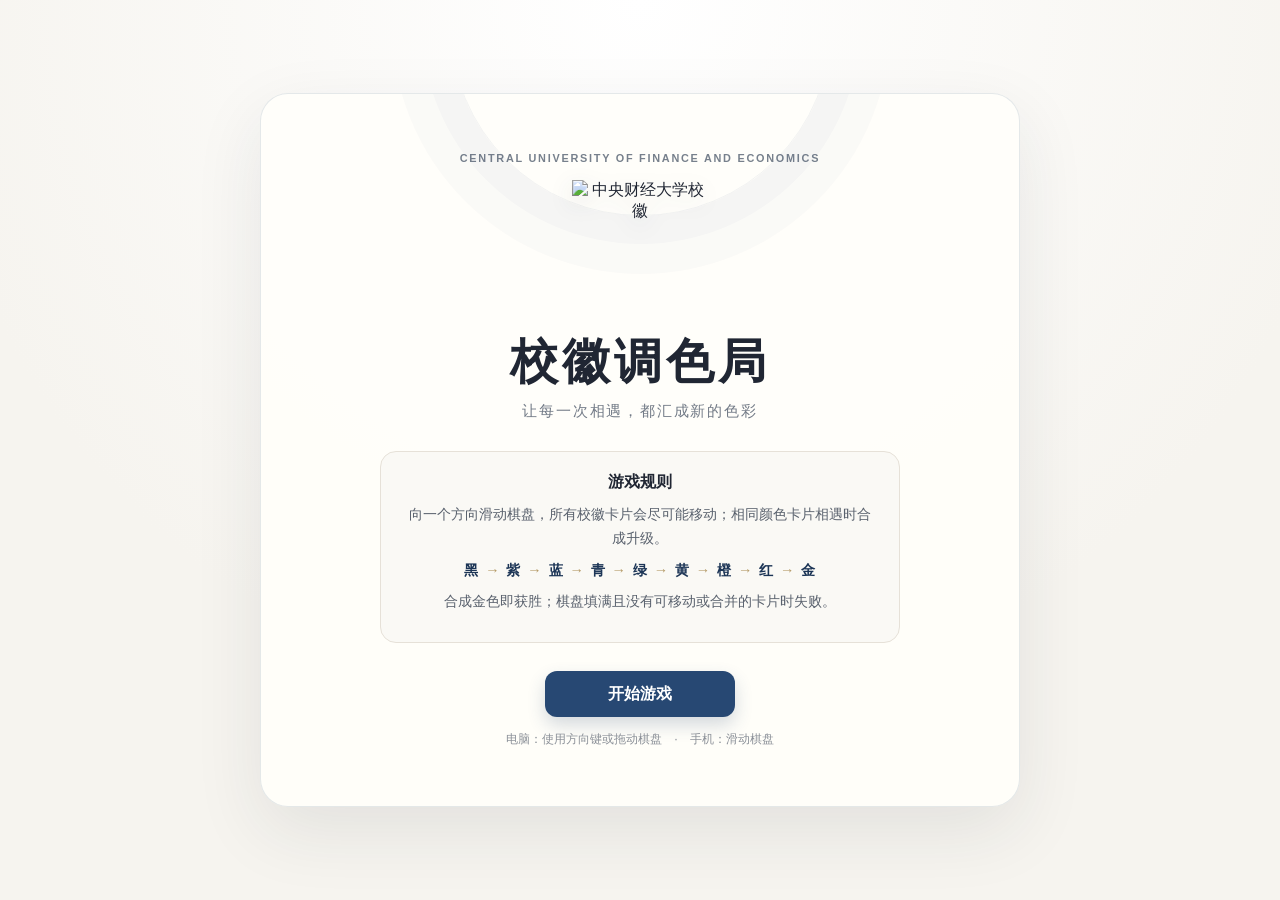
==== index.html @ 5440ba14 "config,game,main,render,assets" ====
<!doctype html>
<html lang="zh-CN">
<head>
  <meta charset="utf-8">
  <meta name="viewport" content="width=device-width, initial-scale=1">
  <meta name="theme-color" content="#f6f4ef">
  <meta name="description" content="以中央财经大学校徽为灵感的颜色合成小游戏。">
  <title>校徽调色局 · 颜色合成游戏</title>
  <link rel="stylesheet" href="css/style.css">
</head>
<body>
  <main class="app" id="app">
    <section class="welcome-screen" id="welcome-screen" aria-labelledby="game-title">
      <div class="welcome-card">
        <p class="eyebrow">CENTRAL UNIVERSITY OF FINANCE AND ECONOMICS</p>
        <img class="welcome-emblem" src="assets/images/school-emblem/emblem-01.png" alt="中央财经大学校徽">
        <h1 id="game-title">校徽调色局</h1>
        <p class="subtitle">让每一次相遇，都汇成新的色彩</p>

        <div class="welcome-rules" aria-labelledby="rules-title">
          <h2 id="rules-title">游戏规则</h2>
          <p>向一个方向滑动棋盘，所有校徽卡片会尽可能移动；相同颜色卡片相遇时合成升级。</p>
          <p class="color-sequence" aria-label="颜色顺序">黑 <span>→</span> 紫 <span>→</span> 蓝 <span>→</span> 青 <span>→</span> 绿 <span>→</span> 黄 <span>→</span> 橙 <span>→</span> 红 <span>→</span> 金</p>
          <p>合成金色即获胜；棋盘填满且没有可移动或合并的卡片时失败。</p>
        </div>

        <button class="primary-button" id="start-button" type="button">开始游戏</button>
        <p class="controls-hint">电脑：使用方向键或拖动棋盘　·　手机：滑动棋盘</p>
      </div>
    </section>

    <section class="game-screen" id="game-screen" aria-label="游戏棋盘" hidden>
      <header class="game-header">
        <div>
          <p class="eyebrow">CUFE · COLOR MERGE</p>
          <h1>校徽调色局</h1>
        </div>
        <div class="score-panel" aria-live="polite">
          <span class="score-label">得分</span>
          <strong id="score">0</strong>
        </div>
      </header>

      <p class="game-tip">滑动棋盘，让相同颜色的校徽卡片相遇并合成</p>
      <div class="board-stage" id="board-stage">
        <div class="board-backdrop" id="board-backdrop" aria-hidden="true">
          <img class="board-backdrop-image is-visible" id="backdrop-a" alt="">
          <img class="board-backdrop-image" id="backdrop-b" alt="">
        </div>
        <div class="board" id="board" role="grid" aria-label="4乘4游戏棋盘"></div>
        <button class="background-toggle" id="background-toggle" type="button" aria-pressed="true">关闭背景</button>
      </div>

      <div class="game-actions">
        <button class="secondary-button" id="restart-button" type="button">重新开始</button>
        <button class="text-button" id="home-button" type="button">返回欢迎页</button>
      </div>
      <p class="game-color-sequence">黑 → 紫 → 蓝 → 青 → 绿 → 黄 → 橙 → 红 → 金</p>
    </section>

    <dialog class="result-dialog" id="result-dialog" aria-labelledby="result-title">
      <div class="result-content">
        <p class="eyebrow">游戏结算</p>
        <h2 id="result-title">游戏结束</h2>
        <p id="result-message">再来一局，继续调出校园新色彩。</p>
        <button class="primary-button" id="play-again-button" type="button">再玩一次</button>
        <button class="text-button" id="dialog-home-button" type="button">返回欢迎页</button>
      </div>
    </dialog>
  </main>

  <script type="module" src="js/main.js"></script>
</body>
</html>
---- css/style.css ----
:root {
  color-scheme: light;
  --ink: #202633;
  --muted: #737b87;
  --paper: #f6f4ef;
  --card: #fffefa;
  --line: #e6e1d8;
  --accent: #274873;
  --accent-dark: #1c3556;
  --board: #d9d3c9;
  font-family: "Segoe UI", "Microsoft YaHei", sans-serif;
  color: var(--ink);
  background: var(--paper);
}
* { box-sizing: border-box; }
body { margin: 0; min-width: 320px; min-height: 100vh; background: radial-gradient(circle at 50% 0%, #fff 0, var(--paper) 65%); }
button { font: inherit; }
.app { min-height: 100vh; display: grid; place-items: center; padding: 28px 18px; }
.welcome-screen { width: min(100%, 760px); }
.welcome-card { position: relative; overflow: hidden; text-align: center; padding: clamp(28px, 6vw, 58px); border: 1px solid rgba(39,72,115,.12); border-radius: 28px; background: rgba(255,254,250,.92); box-shadow: 0 24px 70px rgba(37,43,53,.09); }
.welcome-card::before { content: ""; position: absolute; width: 380px; height: 380px; border: 1px solid rgba(39,72,115,.06); border-radius: 50%; top: -260px; left: calc(50% - 190px); box-shadow: 0 0 0 28px rgba(39,72,115,.025),0 0 0 58px rgba(39,72,115,.02); }
.eyebrow { margin: 0 0 15px; color: #77808c; font-size: .68rem; font-weight: 700; letter-spacing: .16em; }
.welcome-emblem { display: block; width: 136px; height: 136px; object-fit: contain; margin: 16px auto 14px; filter: drop-shadow(0 7px 11px rgba(31,45,65,.12)); }
h1,h2,p { margin-top: 0; }
.welcome-card h1,.game-header h1 { margin-bottom: 8px; font-family: Georgia,"Microsoft YaHei",serif; letter-spacing: .08em; }
.welcome-card h1 { font-size: clamp(2rem,5vw,3rem); }
.subtitle { margin-bottom: 30px; color: var(--muted); letter-spacing: .12em; font-size: .94rem; }
.welcome-rules { max-width: 520px; margin: 0 auto 28px; padding: 20px 22px; border: 1px solid var(--line); border-radius: 16px; background: #faf9f5; }
.welcome-rules h2 { margin-bottom: 10px; font-size: 1rem; }
.welcome-rules p { margin: 8px 0; color: #59616d; line-height: 1.65; font-size: .9rem; }
.welcome-rules .color-sequence { color: var(--accent-dark); font-weight: 700; letter-spacing: .03em; }
.color-sequence span { padding: 0 2px; color: #b59b68; }
.primary-button,.secondary-button,.text-button { min-height: 46px; border: 0; border-radius: 12px; cursor: pointer; transition: transform .16s ease, background .16s ease, box-shadow .16s ease; }
.primary-button { min-width: 190px; padding: 0 28px; color: #fff; background: var(--accent); font-weight: 700; box-shadow: 0 8px 18px rgba(39,72,115,.2); }
.primary-button:hover { background: var(--accent-dark); transform: translateY(-2px); box-shadow: 0 11px 22px rgba(39,72,115,.24); }
button:focus-visible { outline: 3px solid #d5ad53; outline-offset: 3px; }
.controls-hint { margin: 14px 0 0; color: #8b9098; font-size: .78rem; }
.game-screen { width: min(100%, 570px); }
.game-screen[hidden],.welcome-screen[hidden] { display: none; }
.game-header { display: flex; align-items: center; justify-content: space-between; gap: 16px; margin-bottom: 18px; }
.game-header .eyebrow { margin-bottom: 4px; }
.game-header h1 { margin: 0; font-size: clamp(1.35rem,4vw,1.9rem); }
.score-panel { min-width: 96px; padding: 9px 16px; text-align: center; border: 1px solid var(--line); border-radius: 13px; background: var(--card); }
.score-label { display: block; color: var(--muted); font-size: .7rem; }
.score-panel strong { font-size: 1.25rem; }
.game-tip { margin: 0 0 12px; color: var(--muted); font-size: .87rem; }
.board { display: grid; grid-template-columns: repeat(4,1fr); gap: clamp(7px,2vw,12px); width: 100%; aspect-ratio: 1; padding: clamp(8px,2vw,13px); border-radius: 19px; background: var(--board); box-shadow: 0 15px 32px rgba(41,45,51,.13); touch-action: none; }
.board-cell { display: grid; place-items: center; min-width: 0; min-height: 0; border-radius: 12px; background: rgba(250,248,243,.47); }
.tile { display: grid; place-items: center; width: 100%; height: 100%; overflow: hidden; border-radius: 12px; background: #fff; box-shadow: 0 3px 8px rgba(40,45,54,.11); animation: appear .22s ease-out; }
.tile img { display: block; width: 84%; height: 84%; object-fit: contain; }
@keyframes appear { from { transform: scale(.78); opacity: .45; } to { transform: scale(1); opacity: 1; } }
.game-actions { display: flex; justify-content: center; align-items: center; gap: 12px; margin-top: 18px; }
.secondary-button { padding: 0 20px; color: #fff; background: var(--accent); font-weight: 650; }
.secondary-button:hover { background: var(--accent-dark); }
.text-button { padding: 0 14px; color: #626b78; background: transparent; }
.text-button:hover { background: rgba(39,72,115,.07); }
.game-color-sequence { margin: 16px 0 0; text-align: center; color: #7b8088; font-size: .78rem; letter-spacing: .03em; }
.result-dialog { width: min(calc(100% - 32px),420px); padding: 0; border: 1px solid var(--line); border-radius: 22px; background: var(--card); box-shadow: 0 24px 70px rgba(20,27,38,.24); text-align: center; }
.result-dialog::backdrop { background: rgba(24,32,44,.48); backdrop-filter: blur(3px); }
.result-content { padding: 34px 28px 28px; }
.result-content h2 { margin-bottom: 8px; font-size: 1.7rem; }
.result-content p:not(.eyebrow) { margin-bottom: 22px; color: var(--muted); }
.result-content .text-button { display: block; margin: 6px auto 0; }
@media (max-width: 480px) { .app { padding: 16px 12px; } .welcome-card { border-radius: 22px; } .welcome-emblem { width: 112px; height: 112px; } .welcome-rules { padding: 16px 12px; } .welcome-rules .color-sequence { font-size: .8rem; } .game-header { align-items: flex-start; } }

.tile-new { animation: appear .22s ease-out, spawn-glow .55s ease-out; }
.tile-merged { animation: merge-pop .26s ease-out; }
@keyframes merge-pop { 0% { transform: scale(.84); } 62% { transform: scale(1.08); } 100% { transform: scale(1); } }
@keyframes spawn-glow { 0% { box-shadow: 0 0 0 0 rgba(213,173,83,.6); } 100% { box-shadow: 0 3px 8px rgba(40,45,54,.11); } }
@media (prefers-reduced-motion: reduce) { *, *::before, *::after { animation-duration: .01ms !important; transition-duration: .01ms !important; } }


.board { touch-action: none; user-select: none; }
.board-cell { cursor: default; transition: background .14s ease, transform .14s ease; }
.board-cell:has(.tile) { cursor: grab; }
.board-cell.drag-source { opacity: .48; transform: scale(.94); }
.board-cell.drop-target { background: rgba(231,207,143,.82); transform: scale(1.035); }
.tile { pointer-events: none; }


.board { touch-action: none; user-select: none; cursor: grab; }
.board:active { cursor: grabbing; }
.board-cell:has(.tile) { cursor: inherit; }
.board-cell.drag-source, .board-cell.drop-target { opacity: 1; transform: none; }


.board { grid-template-rows: repeat(4, minmax(0, 1fr)); }
.board-cell { aspect-ratio: 1; min-height: 0; min-width: 0; }
.tile { min-width: 0; min-height: 0; }
.tile img { width: 100%; height: 100%; object-fit: contain; }


.board-stage { position: relative; margin-bottom: 40px; isolation: isolate; }
.board-backdrop { position: absolute; z-index: 0; inset: 0; overflow: hidden; border-radius: 19px; background: #d9d3c9; }
.board-backdrop[hidden] { display: none; }
.board-backdrop-image { position: absolute; inset: 0; width: 100%; height: 100%; object-fit: cover; opacity: 0; transition: opacity 1.4s ease-in-out; }
.board-backdrop-image.is-visible { opacity: 1; }
.board { position: relative; z-index: 1; background: rgba(217,211,201,.68); }
.board-cell { background: rgba(250,248,243,.78); }
.background-toggle { position: absolute; right: 8px; bottom: -34px; z-index: 3; min-height: 30px; padding: 4px 12px; border: 1px solid rgba(39,72,115,.18); border-radius: 999px; color: #43546b; background: rgba(255,254,250,.9); font-size: .76rem; cursor: pointer; box-shadow: 0 4px 12px rgba(35,40,47,.08); }
.background-toggle:hover { background: #fff; }
@media (prefers-reduced-motion: reduce) { .board-backdrop-image { transition-duration: .01ms; } }
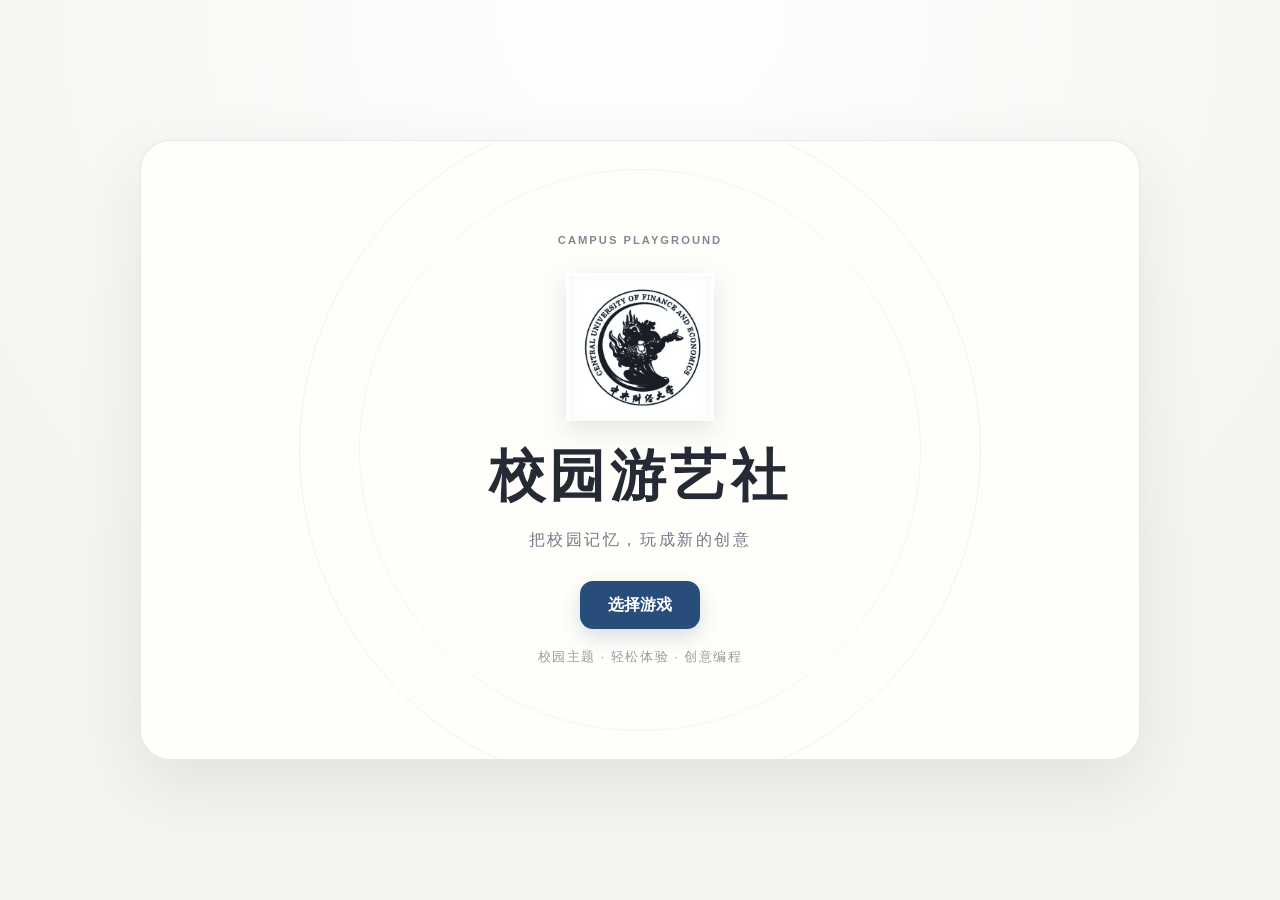
==== commit e68a4822: "增加翻牌游戏及主控界面" ====
--- a/index.html
+++ b/index.html
@@ -4,77 +4,67 @@
   <meta charset="utf-8">
   <meta name="viewport" content="width=device-width, initial-scale=1">
   <meta name="theme-color" content="#f6f4ef">
-  <meta name="description" content="以中央财经大学校徽为灵感的颜色合成小游戏。">
-  <title>校徽调色局 · 颜色合成游戏</title>
-  <link rel="stylesheet" href="css/style.css">
+  <meta name="description" content="校园主题创意小游戏合集">
+  <title>校园游艺社 · 创意小游戏合集</title>
+  <link rel="stylesheet" href="css/hub.css">
 </head>
 <body>
-  <main class="app" id="app">
-    <section class="welcome-screen" id="welcome-screen" aria-labelledby="game-title">
-      <div class="welcome-card">
-        <p class="eyebrow">CENTRAL UNIVERSITY OF FINANCE AND ECONOMICS</p>
-        <img class="welcome-emblem" src="assets/images/school-emblem/emblem-01.png" alt="中央财经大学校徽">
-        <h1 id="game-title">校徽调色局</h1>
-        <p class="subtitle">让每一次相遇，都汇成新的色彩</p>
-
-        <div class="welcome-rules" aria-labelledby="rules-title">
-          <h2 id="rules-title">游戏规则</h2>
-          <p>向一个方向滑动棋盘，所有校徽卡片会尽可能移动；相同颜色卡片相遇时合成升级。</p>
-          <p class="color-sequence" aria-label="颜色顺序">黑 <span>→</span> 紫 <span>→</span> 蓝 <span>→</span> 青 <span>→</span> 绿 <span>→</span> 黄 <span>→</span> 橙 <span>→</span> 红 <span>→</span> 金</p>
-          <p>合成金色即获胜；棋盘填满且没有可移动或合并的卡片时失败。</p>
-        </div>
-
-        <button class="primary-button" id="start-button" type="button">开始游戏</button>
-        <p class="controls-hint">电脑：使用方向键或拖动棋盘　·　手机：滑动棋盘</p>
+  <main class="hub-app">
+    <section class="hub-home" id="hub-home">
+      <div class="hero-card">
+        <p class="eyebrow">CAMPUS PLAYGROUND</p>
+        <img class="hero-emblem" src="assets/images/school-emblem/emblem-square-01.png" alt="中央财经大学校徽">
+        <h1>校园游艺社</h1>
+        <p class="hero-copy">把校园记忆，玩成新的创意</p>
+        <button class="hub-primary" id="open-games" type="button">选择游戏</button>
+        <p class="hero-note">校园主题 · 轻松体验 · 创意编程</p>
       </div>
     </section>
 
-    <section class="game-screen" id="game-screen" aria-label="游戏棋盘" hidden>
-      <header class="game-header">
+    <section class="game-picker" id="game-picker" hidden>
+      <header class="picker-header">
         <div>
-          <p class="eyebrow">CUFE · COLOR MERGE</p>
-          <h1>校徽调色局</h1>
+          <p class="eyebrow">CHOOSE A GAME</p>
+          <h1>选择一款游戏</h1>
+          <p class="picker-copy">选好游戏后即可进入专属玩法页面。</p>
         </div>
-        <div class="score-panel" aria-live="polite">
-          <span class="score-label">得分</span>
-          <strong id="score">0</strong>
-        </div>
+        <button class="hub-link" id="back-home" type="button">返回首页</button>
       </header>
+      <div class="game-cards">
+        <article class="game-card color-card">
+          <div class="card-art card-art-colors" aria-hidden="true">
+            <img src="assets/images/school-emblem/emblem-square-vivid-02.png" alt="">
+            <img src="assets/images/school-emblem/emblem-square-vivid-03.png" alt="">
+            <img src="assets/images/school-emblem/emblem-square-09.png" alt="">
+          </div>
+          <div class="card-content">
+            <p class="card-number">GAME 01</p>
+            <h2>校徽调色局</h2>
+            <p>滑动棋盘，让相同颜色的校徽相遇并升级，合成金色通关。</p>
+            <a class="card-button" href="color-merge.html?from=hub">进入游戏</a>
+          </div>
+        </article>
+        <article class="game-card match-card">
+          <div class="card-art card-art-match" aria-hidden="true">
+            <span class="mini-card mini-photo">校园<br>照片</span>
+            <span class="match-mark">↔</span>
+            <span class="mini-card mini-line">线描<br>图</span>
+          </div>
+          <div class="card-content">
+            <p class="card-number">GAME 02</p>
+            <h2>校园光影配对</h2>
+            <p>记住校园照片与线描图的位置，翻开卡牌，找出照片与对应线描图。</p>
+            <a class="card-button card-button-secondary" href="photo-line-match.html">开始配对</a>
 
-      <p class="game-tip">滑动棋盘，让相同颜色的校徽卡片相遇并合成</p>
-      <div class="board-stage" id="board-stage">
-        <div class="board-backdrop" id="board-backdrop" aria-hidden="true">
-          <img class="board-backdrop-image is-visible" id="backdrop-a" alt="">
-          <img class="board-backdrop-image" id="backdrop-b" alt="">
-        </div>
-        <div class="board" id="board" role="grid" aria-label="4乘4游戏棋盘"></div>
-        <button class="background-toggle" id="background-toggle" type="button" aria-pressed="true">关闭背景</button>
+          </div>
+        </article>
       </div>
-
-      <div class="game-actions">
-        <button class="secondary-button" id="restart-button" type="button">重新开始</button>
-        <button class="text-button" id="home-button" type="button">返回欢迎页</button>
-      </div>
-      <p class="game-color-sequence">黑 → 紫 → 蓝 → 青 → 绿 → 黄 → 橙 → 红 → 金</p>
+      <p class="picker-footer">更多校园小游戏，正在筹备中。</p>
     </section>
-
-    <dialog class="result-dialog" id="result-dialog" aria-labelledby="result-title">
-      <div class="result-content">
-        <p class="eyebrow">游戏结算</p>
-        <h2 id="result-title">游戏结束</h2>
-        <p id="result-message">再来一局，继续调出校园新色彩。</p>
-        <button class="primary-button" id="play-again-button" type="button">再玩一次</button>
-        <button class="text-button" id="dialog-home-button" type="button">返回欢迎页</button>
-      </div>
-    </dialog>
   </main>
-
-  <script type="module" src="js/main.js"></script>
+  <script type="module" src="js/hub.js"></script>
 </body>
 </html>
 
 
 
-
-
-
--- a/css/hub.css
+++ b/css/hub.css
@@ -0,0 +1,52 @@
+:root { color-scheme: light; --ink:#252a35; --muted:#737b88; --paper:#f6f4ef; --accent:#294d7a; --accent-dark:#1e3b62; --gold:#c5a45f; font-family:"Segoe UI","Microsoft YaHei",sans-serif; color:var(--ink); background:var(--paper); }
+* { box-sizing:border-box; }
+body { margin:0; min-width:320px; min-height:100vh; background:radial-gradient(circle at 50% 0,#fff 0,var(--paper) 72%); }
+button,a { font:inherit; }
+.hub-app { min-height:100vh; display:grid; place-items:center; padding:28px 20px; }
+.hub-home,.game-picker,.coming-page { width:min(100%,1000px); margin:auto; }
+.hub-home[hidden],.game-picker[hidden] { display:none; }
+.hero-card { position:relative; isolation:isolate; overflow:hidden; min-height:620px; display:flex; flex-direction:column; align-items:center; justify-content:center; padding:48px 28px; text-align:center; border:1px solid rgba(39,72,115,.12); border-radius:30px; background:rgba(255,254,250,.94); box-shadow:0 24px 70px rgba(37,43,53,.09); }
+.hero-card::before,.hero-card::after { content:""; position:absolute; z-index:-1; left:50%; top:50%; width:min(80vw,680px); aspect-ratio:1; border:1px solid rgba(39,72,115,.065); border-radius:50%; transform:translate(-50%,-50%); }
+.hero-card::after { width:min(68vw,560px); border-color:rgba(39,72,115,.05); }
+.eyebrow { margin:0 0 12px; color:#818895; font-size:.7rem; font-weight:750; letter-spacing:.18em; }
+.hero-emblem { width:148px; height:148px; object-fit:contain; margin:15px 0 18px; filter:drop-shadow(0 8px 14px rgba(31,45,65,.13)); }
+.hero-card h1,.picker-header h1,.coming-card h1 { margin:0; font-family:Georgia,"Microsoft YaHei",serif; letter-spacing:.08em; }
+.hero-card h1 { font-size:clamp(2.3rem,6vw,3.5rem); }
+.hero-copy { margin:15px 0 30px; color:var(--muted); letter-spacing:.16em; }
+.hub-primary,.card-button { display:inline-flex; min-height:48px; align-items:center; justify-content:center; padding:0 28px; border:0; border-radius:13px; color:#fff; background:var(--accent); text-decoration:none; font-weight:700; box-shadow:0 8px 20px rgba(41,77,122,.18); cursor:pointer; transition:transform .16s ease,background .16s ease; }
+.hub-primary:hover,.card-button:hover { transform:translateY(-2px); background:var(--accent-dark); }
+.hero-note { margin:20px 0 0; color:#969ba2; font-size:.8rem; letter-spacing:.12em; }
+.game-picker { padding:22px 0; }
+.picker-header { display:flex; justify-content:space-between; align-items:end; gap:20px; margin-bottom:28px; }
+.picker-header .eyebrow { margin-bottom:8px; }
+.picker-header h1 { font-size:clamp(1.8rem,5vw,2.5rem); }
+.picker-copy { margin:9px 0 0; color:var(--muted); }
+.hub-link { padding:10px 16px; border:1px solid rgba(39,72,115,.16); border-radius:11px; color:var(--accent); background:rgba(255,254,250,.9); cursor:pointer; white-space:nowrap; }
+.game-cards { display:grid; grid-template-columns:repeat(2,minmax(0,1fr)); gap:20px; }
+.game-card { overflow:hidden; display:flex; min-width:0; flex-direction:column; border:1px solid rgba(39,72,115,.12); border-radius:22px; background:#fffefa; box-shadow:0 14px 38px rgba(37,43,53,.07); }
+.card-art { min-height:230px; display:flex; align-items:center; justify-content:center; gap:8px; overflow:hidden; background:linear-gradient(145deg,#e9edf1,#f6f4ef); }
+.card-art-colors img { width:clamp(80px,12vw,132px); height:clamp(80px,12vw,132px); object-fit:contain; filter:drop-shadow(0 8px 10px rgba(28,40,58,.12)); }
+.card-art-colors img:nth-child(2) { transform:translateY(-19px); }
+.card-art-colors img:nth-child(3) { transform:translateY(18px); }
+.card-art-match { gap:15px; background:linear-gradient(140deg,#e3e9e8,#f3eee4); }
+.mini-card { width:clamp(76px,10vw,112px); aspect-ratio:1; display:grid; place-items:center; border:1px solid rgba(39,72,115,.13); border-radius:16px; color:#526171; background:rgba(255,255,255,.86); font-weight:700; box-shadow:0 10px 24px rgba(37,43,53,.08); }
+.mini-line { color:#54725f; background:linear-gradient(135deg,#fff,#edf2ed); }
+.match-mark { color:var(--gold); font-size:1.7rem; }
+.card-content { padding:22px 24px 24px; }
+.card-number { margin:0 0 7px; color:#9b875c; font-size:.68rem; font-weight:750; letter-spacing:.15em; }
+.card-content h2 { margin:0 0 8px; font-family:Georgia,"Microsoft YaHei",serif; font-size:1.45rem; }
+.card-content>p:not(.card-number) { min-height:48px; margin:0 0 18px; color:var(--muted); line-height:1.6; font-size:.9rem; }
+.card-button { min-height:42px; padding:0 20px; border-radius:10px; font-size:.9rem; }
+.card-button-secondary { color:var(--accent); background:#edf0f3; box-shadow:none; }
+.card-button-secondary:hover { color:#fff; }
+.coming-label { margin-left:12px; color:#9298a1; font-size:.77rem; }
+.picker-footer { margin:24px 0 0; text-align:center; color:#9298a1; font-size:.82rem; }
+.coming-card { width:min(100%,620px); margin:auto; padding:clamp(28px,6vw,54px); border:1px solid rgba(39,72,115,.12); border-radius:26px; background:#fffefa; box-shadow:0 24px 70px rgba(37,43,53,.09); text-align:center; }
+.coming-art { display:flex; justify-content:center; align-items:center; gap:18px; margin:24px 0; }
+.coming-art span { width:110px; aspect-ratio:1; display:grid; place-items:center; border-radius:18px; color:#566574; background:#eef0ed; font-weight:700; }
+.coming-art b { color:var(--gold); font-size:1.7rem; }
+.coming-card h1 { font-size:clamp(1.8rem,5vw,2.35rem); }
+.coming-card p { color:var(--muted); line-height:1.75; }
+.coming-status { margin:20px 0 26px; color:#8b7953!important; font-size:.88rem; }
+.link-primary { margin-top:5px; }
+@media(max-width:680px) { .hub-app { padding:16px 13px; } .hero-card { min-height:calc(100svh - 32px); border-radius:24px; } .hero-emblem { width:124px; height:124px; } .picker-header { align-items:flex-start; } .game-cards { grid-template-columns:1fr; gap:15px; } .card-art { min-height:180px; } .card-content { padding:19px; } .card-content>p:not(.card-number) { min-height:0; } }
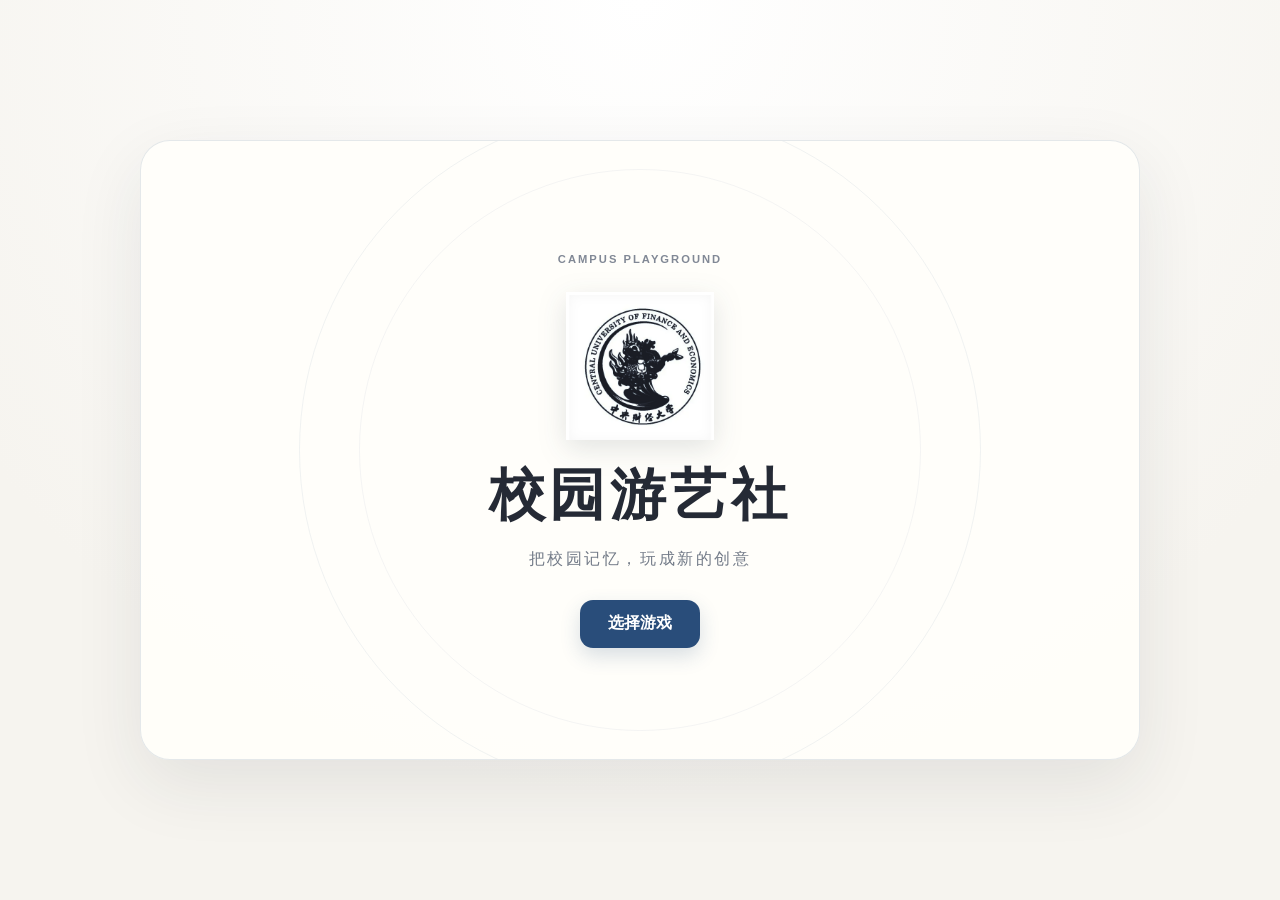
==== commit 1ceae0bb: "增加配对，射击游戏" ====
--- a/index.html
+++ b/index.html
@@ -17,54 +17,17 @@
         <h1>校园游艺社</h1>
         <p class="hero-copy">把校园记忆，玩成新的创意</p>
         <button class="hub-primary" id="open-games" type="button">选择游戏</button>
-        <p class="hero-note">校园主题 · 轻松体验 · 创意编程</p>
+    </section>
+    <section class="game-picker" id="game-picker" hidden>
+      <header class="picker-header"><div><p class="eyebrow">CHOOSE A GAME</p><h1>选择一款游戏</h1><p class="picker-copy">选好游戏后即可进入专属玩法页面。</p></div><button class="hub-link" id="back-home" type="button">返回首页</button></header>
+      <div class="game-cards">
+        <article class="game-card color-card"><div class="card-art card-art-colors" aria-hidden="true"><img src="assets/images/school-emblem/emblem-square-vivid-02.png" alt=""><img src="assets/images/school-emblem/emblem-square-vivid-03.png" alt=""><img src="assets/images/school-emblem/emblem-square-09.png" alt=""></div><div class="card-content"><p class="card-number">GAME 01</p><h2>校徽调色局</h2><p>滑动棋盘，让相同颜色的校徽相遇并升级，合成金色通关。</p><a class="card-button" href="color-merge.html?from=hub">进入游戏</a></div></article>
+        <article class="game-card match-card"><div class="card-art card-art-match" aria-hidden="true"><span class="mini-card mini-photo">校园<br>照片</span><span class="match-mark">↔</span><span class="mini-card mini-line">线描<br>图</span></div><div class="card-content"><p class="card-number">GAME 02</p><h2>校园光影配对</h2><p>翻开校园照片与线描图，记住位置并找出对应的一对。</p><a class="card-button card-button-secondary" href="photo-line-match.html">开始配对</a></div></article>
+        <article class="game-card stg-card"><div class="card-art card-art-stg" aria-hidden="true"><span class="stg-student">🎓</span><span class="stg-bullet">!</span><span class="stg-boss">Boss</span></div><div class="card-content"><p class="card-number">GAME 03</p><h2>龙马路突围战</h2><p>操控学生躲避弹幕，自动反击小作业、实验报告与期末考试。</p><a class="card-button card-button-secondary" href="stg.html">开始突围</a></div></article>
       </div>
-    </section>
-
-    <section class="game-picker" id="game-picker" hidden>
-      <header class="picker-header">
-        <div>
-          <p class="eyebrow">CHOOSE A GAME</p>
-          <h1>选择一款游戏</h1>
-          <p class="picker-copy">选好游戏后即可进入专属玩法页面。</p>
-        </div>
-        <button class="hub-link" id="back-home" type="button">返回首页</button>
-      </header>
-      <div class="game-cards">
-        <article class="game-card color-card">
-          <div class="card-art card-art-colors" aria-hidden="true">
-            <img src="assets/images/school-emblem/emblem-square-vivid-02.png" alt="">
-            <img src="assets/images/school-emblem/emblem-square-vivid-03.png" alt="">
-            <img src="assets/images/school-emblem/emblem-square-09.png" alt="">
-          </div>
-          <div class="card-content">
-            <p class="card-number">GAME 01</p>
-            <h2>校徽调色局</h2>
-            <p>滑动棋盘，让相同颜色的校徽相遇并升级，合成金色通关。</p>
-            <a class="card-button" href="color-merge.html?from=hub">进入游戏</a>
-          </div>
-        </article>
-        <article class="game-card match-card">
-          <div class="card-art card-art-match" aria-hidden="true">
-            <span class="mini-card mini-photo">校园<br>照片</span>
-            <span class="match-mark">↔</span>
-            <span class="mini-card mini-line">线描<br>图</span>
-          </div>
-          <div class="card-content">
-            <p class="card-number">GAME 02</p>
-            <h2>校园光影配对</h2>
-            <p>记住校园照片与线描图的位置，翻开卡牌，找出照片与对应线描图。</p>
-            <a class="card-button card-button-secondary" href="photo-line-match.html">开始配对</a>
-
-          </div>
-        </article>
-      </div>
-      <p class="picker-footer">更多校园小游戏，正在筹备中。</p>
+      <p class="picker-footer">校园主题 · 轻松体验 · 创意编程</p>
     </section>
   </main>
   <script type="module" src="js/hub.js"></script>
 </body>
 </html>
-
-
-
--- a/css/hub.css
+++ b/css/hub.css
@@ -22,13 +22,18 @@
 .picker-header h1 { font-size:clamp(1.8rem,5vw,2.5rem); }
 .picker-copy { margin:9px 0 0; color:var(--muted); }
 .hub-link { padding:10px 16px; border:1px solid rgba(39,72,115,.16); border-radius:11px; color:var(--accent); background:rgba(255,254,250,.9); cursor:pointer; white-space:nowrap; }
-.game-cards { display:grid; grid-template-columns:repeat(2,minmax(0,1fr)); gap:20px; }
+.game-cards { display:grid; grid-template-columns:repeat(3,minmax(0,1fr)); gap:20px; }
 .game-card { overflow:hidden; display:flex; min-width:0; flex-direction:column; border:1px solid rgba(39,72,115,.12); border-radius:22px; background:#fffefa; box-shadow:0 14px 38px rgba(37,43,53,.07); }
 .card-art { min-height:230px; display:flex; align-items:center; justify-content:center; gap:8px; overflow:hidden; background:linear-gradient(145deg,#e9edf1,#f6f4ef); }
 .card-art-colors img { width:clamp(80px,12vw,132px); height:clamp(80px,12vw,132px); object-fit:contain; filter:drop-shadow(0 8px 10px rgba(28,40,58,.12)); }
 .card-art-colors img:nth-child(2) { transform:translateY(-19px); }
 .card-art-colors img:nth-child(3) { transform:translateY(18px); }
 .card-art-match { gap:15px; background:linear-gradient(140deg,#e3e9e8,#f3eee4); }
+.card-art-stg { gap:16px; background:linear-gradient(145deg,#dce6ee,#f3e7ce); }
+.stg-student,.stg-bullet,.stg-boss { display:grid; place-items:center; border-radius:18px; box-shadow:0 10px 24px rgba(37,43,53,.1); }
+.stg-student { width:90px; height:100px; background:#fffefa; font-size:3rem; }
+.stg-bullet { width:46px; height:46px; border-radius:50%; color:#fff; background:#75a77c; font-size:1.3rem; }
+.stg-boss { width:88px; height:88px; color:#fff; background:#344b70; font-weight:800; letter-spacing:.12em; }
 .mini-card { width:clamp(76px,10vw,112px); aspect-ratio:1; display:grid; place-items:center; border:1px solid rgba(39,72,115,.13); border-radius:16px; color:#526171; background:rgba(255,255,255,.86); font-weight:700; box-shadow:0 10px 24px rgba(37,43,53,.08); }
 .mini-line { color:#54725f; background:linear-gradient(135deg,#fff,#edf2ed); }
 .match-mark { color:var(--gold); font-size:1.7rem; }
@@ -49,4 +54,15 @@
 .coming-card p { color:var(--muted); line-height:1.75; }
 .coming-status { margin:20px 0 26px; color:#8b7953!important; font-size:.88rem; }
 .link-primary { margin-top:5px; }
+@media(max-width:900px) { .game-cards { grid-template-columns:repeat(2,minmax(0,1fr)); } }
 @media(max-width:680px) { .hub-app { padding:16px 13px; } .hero-card { min-height:calc(100svh - 32px); border-radius:24px; } .hero-emblem { width:124px; height:124px; } .picker-header { align-items:flex-start; } .game-cards { grid-template-columns:1fr; gap:15px; } .card-art { min-height:180px; } .card-content { padding:19px; } .card-content>p:not(.card-number) { min-height:0; } }
+/* 三款游戏合集页的可访问性与响应式细节 */
+.game-card { transition:transform .22s ease,box-shadow .22s ease; }
+.game-card:hover { transform:translateY(-4px); box-shadow:0 20px 44px rgba(37,43,53,.12); }
+a:focus-visible,button:focus-visible { outline:3px solid #c5a45f; outline-offset:3px; }
+@media (min-width:681px) and (max-width:900px) {
+  .game-card:last-child { grid-column:1 / -1; width:calc(50% - 10px); justify-self:center; }
+}
+@media (prefers-reduced-motion:reduce) {
+  *,*::before,*::after { scroll-behavior:auto!important; transition-duration:.01ms!important; animation-duration:.01ms!important; }
+}
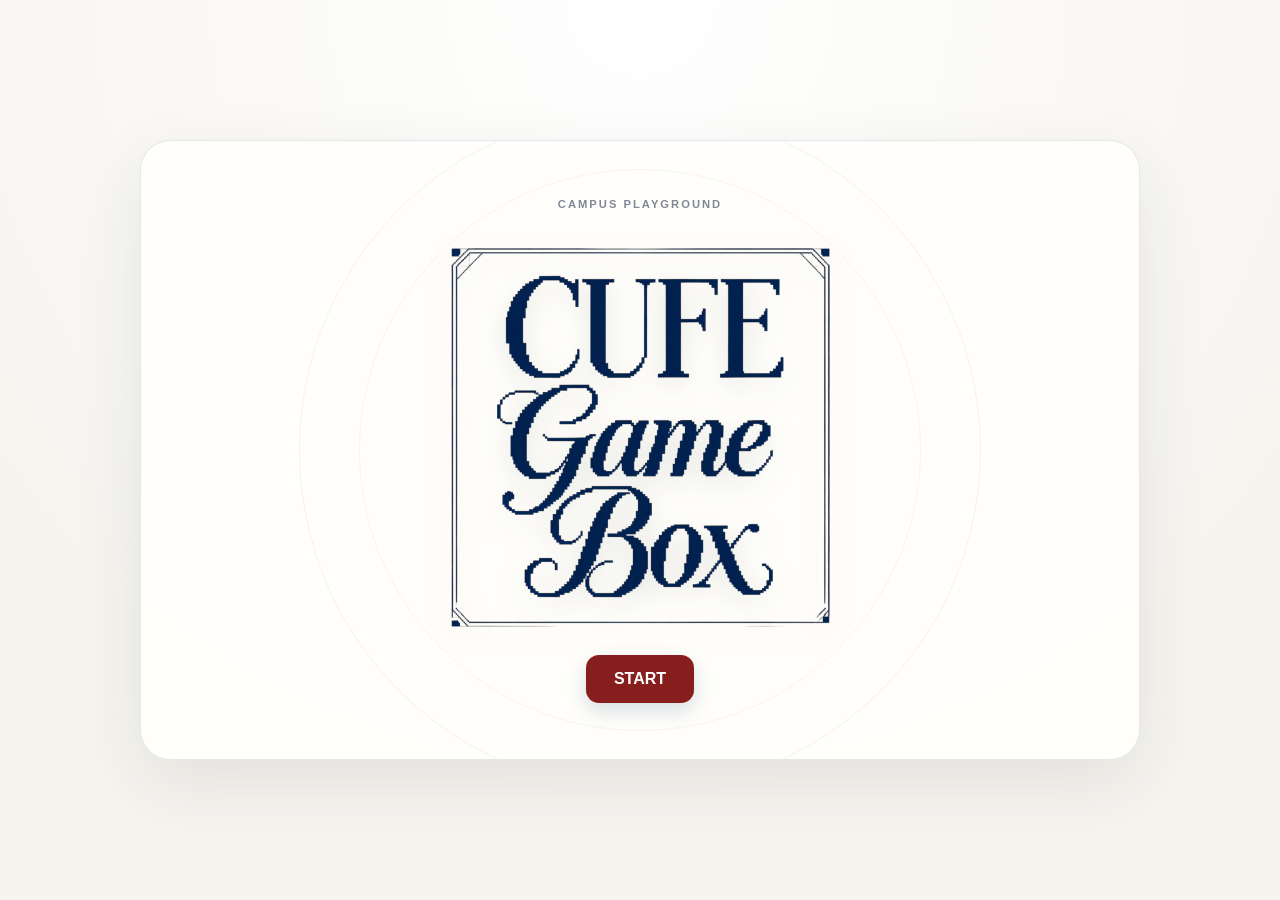
==== commit f960c070: "html" ====
--- a/index.html
+++ b/index.html
@@ -5,7 +5,7 @@
   <meta name="viewport" content="width=device-width, initial-scale=1">
   <meta name="theme-color" content="#f6f4ef">
   <meta name="description" content="校园主题创意小游戏合集">
-  <title>校园游艺社 · 创意小游戏合集</title>
+ 
   <link rel="stylesheet" href="css/hub.css">
 </head>
 <body>
@@ -13,19 +13,19 @@
     <section class="hub-home" id="hub-home">
       <div class="hero-card">
         <p class="eyebrow">CAMPUS PLAYGROUND</p>
-        <img class="hero-emblem" src="assets/images/school-emblem/emblem-square-01.png" alt="中央财经大学校徽">
-        <h1>校园游艺社</h1>
-        <p class="hero-copy">把校园记忆，玩成新的创意</p>
-        <button class="hub-primary" id="open-games" type="button">选择游戏</button>
+        <img class="hero-emblem" src="assets/images/html/maintitle_s.png" alt="游戏盒">
+        
+
+        <button class="hub-primary" id="open-games" type="button">START</button>
     </section>
     <section class="game-picker" id="game-picker" hidden>
-      <header class="picker-header"><div><p class="eyebrow">CHOOSE A GAME</p><h1>选择一款游戏</h1><p class="picker-copy">选好游戏后即可进入专属玩法页面。</p></div><button class="hub-link" id="back-home" type="button">返回首页</button></header>
+      <header class="picker-header"><div><p class="eyebrow">CHOOSE A GAME</p><h1>选择一款游戏！</h1><p class="picker-copy"></p></div><button class="hub-link" id="back-home" type="button">返回首页</button></header>
       <div class="game-cards">
-        <article class="game-card color-card"><div class="card-art card-art-colors" aria-hidden="true"><img src="assets/images/school-emblem/emblem-square-vivid-02.png" alt=""><img src="assets/images/school-emblem/emblem-square-vivid-03.png" alt=""><img src="assets/images/school-emblem/emblem-square-09.png" alt=""></div><div class="card-content"><p class="card-number">GAME 01</p><h2>校徽调色局</h2><p>滑动棋盘，让相同颜色的校徽相遇并升级，合成金色通关。</p><a class="card-button" href="color-merge.html?from=hub">进入游戏</a></div></article>
-        <article class="game-card match-card"><div class="card-art card-art-match" aria-hidden="true"><span class="mini-card mini-photo">校园<br>照片</span><span class="match-mark">↔</span><span class="mini-card mini-line">线描<br>图</span></div><div class="card-content"><p class="card-number">GAME 02</p><h2>校园光影配对</h2><p>翻开校园照片与线描图，记住位置并找出对应的一对。</p><a class="card-button card-button-secondary" href="photo-line-match.html">开始配对</a></div></article>
-        <article class="game-card stg-card"><div class="card-art card-art-stg" aria-hidden="true"><span class="stg-student">🎓</span><span class="stg-bullet">!</span><span class="stg-boss">Boss</span></div><div class="card-content"><p class="card-number">GAME 03</p><h2>龙马路突围战</h2><p>操控学生躲避弹幕，自动反击小作业、实验报告与期末考试。</p><a class="card-button card-button-secondary" href="stg.html">开始突围</a></div></article>
+        <article class="game-card color-card"><div class="card-art card-art-colors" aria-hidden="true"><img src="assets/images/school-emblem/emblem-square-vivid-02.png" alt=""><img src="assets/images/school-emblem/emblem-square-vivid-03.png" alt=""><img src="assets/images/school-emblem/emblem-square-09.png" alt=""></div><div class="card-content"><p class="card-number">GAME 01</p><h2>徽常合理</h2><p>滑动棋盘，让相同颜色的校徽相遇并升级，合成金色通关。</p><a class="card-button" href="color-merge.html?from=hub">进入游戏</a></div></article>
+        <article class="game-card match-card"><div class="card-art card-art-match" aria-hidden="true"><span class="mini-card mini-photo">校园<br>照片</span><span class="match-mark">↔</span><span class="mini-card mini-line">线描<br>图</span></div><div class="card-content"><p class="card-number">GAME 02</p><h2>翻牌吧！</h2><p>翻开卡片，记住位置，并找出对应的一对校园照片与线描图，完成配对。</p><a class="card-button card-button-secondary" href="photo-line-match.html">开始配对</a></div></article>
+        <article class="game-card stg-card"><div class="card-art card-art-stg" aria-hidden="true"><span class="stg-student">🎓</span><span class="stg-bullet">!</span><span class="stg-boss">Boss</span></div><div class="card-content"><p class="card-number">GAME 03</p><h2>突围龙马路</h2><p>操控主角躲避弹幕，勇敢反击小作业、实验报告与期末考试吧！</p><a class="card-button card-button-secondary" href="stg.html">开始突围</a></div></article>
       </div>
-      <p class="picker-footer">校园主题 · 轻松体验 · 创意编程</p>
+      
     </section>
   </main>
   <script type="module" src="js/hub.js"></script>
--- a/css/hub.css
+++ b/css/hub.css
@@ -1,4 +1,4 @@
-:root { color-scheme: light; --ink:#252a35; --muted:#737b88; --paper:#f6f4ef; --accent:#294d7a; --accent-dark:#1e3b62; --gold:#c5a45f; font-family:"Segoe UI","Microsoft YaHei",sans-serif; color:var(--ink); background:var(--paper); }
+:root { color-scheme: light; --ink:#252a35; --muted:#737b88; --paper:#f6f4ef; --accent:#871e1e; --accent-dark:#871e1e; --gold:#c5a45f; font-family:"Imprint MT Shadow","Microsoft YaHei",sans-serif; color:var(--ink); background:var(--paper); }
 * { box-sizing:border-box; }
 body { margin:0; min-width:320px; min-height:100vh; background:radial-gradient(circle at 50% 0,#fff 0,var(--paper) 72%); }
 button,a { font:inherit; }
@@ -9,7 +9,7 @@
 .hero-card::before,.hero-card::after { content:""; position:absolute; z-index:-1; left:50%; top:50%; width:min(80vw,680px); aspect-ratio:1; border:1px solid rgba(39,72,115,.065); border-radius:50%; transform:translate(-50%,-50%); }
 .hero-card::after { width:min(68vw,560px); border-color:rgba(39,72,115,.05); }
 .eyebrow { margin:0 0 12px; color:#818895; font-size:.7rem; font-weight:750; letter-spacing:.18em; }
-.hero-emblem { width:148px; height:148px; object-fit:contain; margin:15px 0 18px; filter:drop-shadow(0 8px 14px rgba(31,45,65,.13)); }
+.hero-emblem { width:400px; height:400px; object-fit:contain; margin:15px 0 18px; filter:drop-shadow(0 8px 14px rgba(31,45,65,.13)); }
 .hero-card h1,.picker-header h1,.coming-card h1 { margin:0; font-family:Georgia,"Microsoft YaHei",serif; letter-spacing:.08em; }
 .hero-card h1 { font-size:clamp(2.3rem,6vw,3.5rem); }
 .hero-copy { margin:15px 0 30px; color:var(--muted); letter-spacing:.16em; }
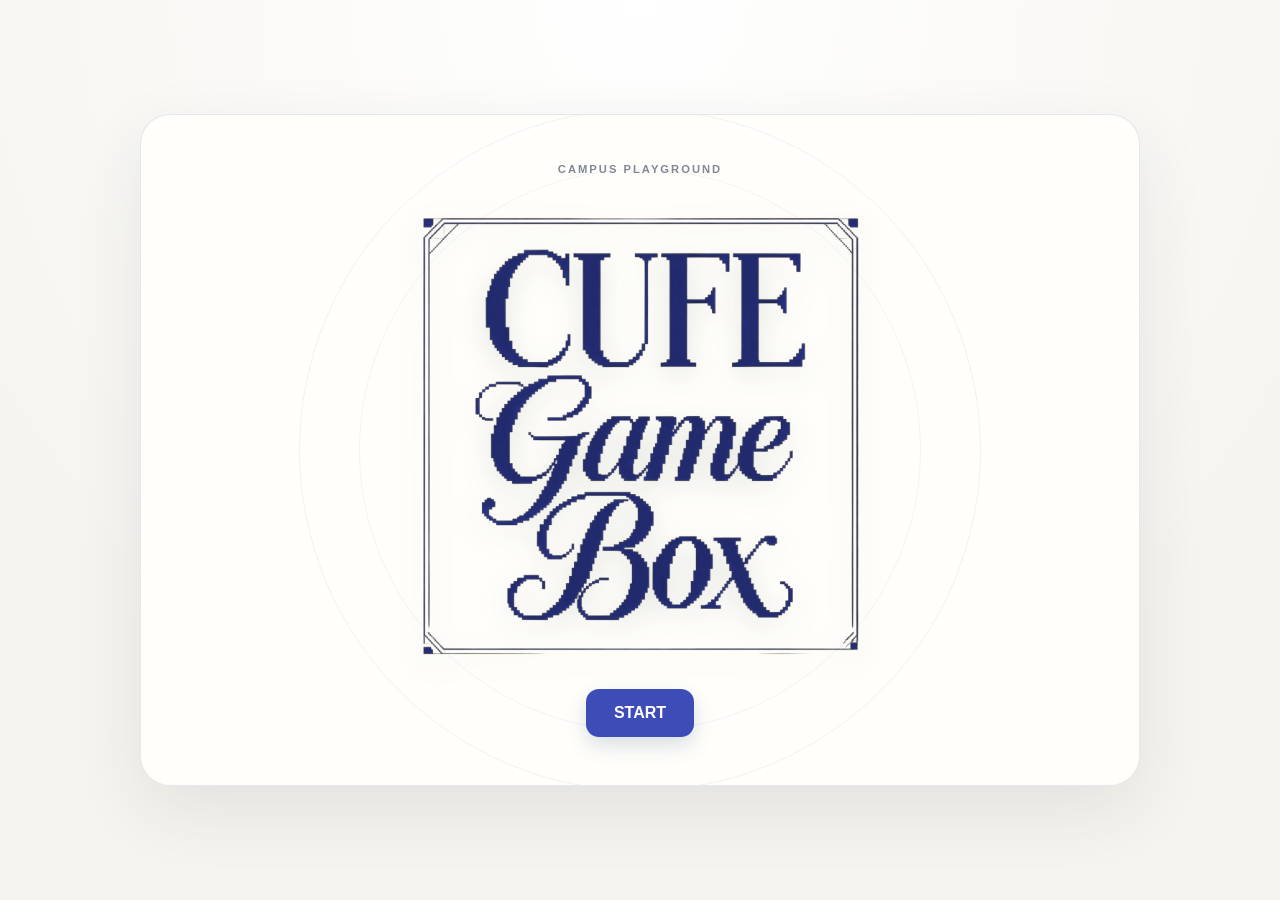
==== commit 902e8249: "perfect done" ====
--- a/index.html
+++ b/index.html
@@ -13,7 +13,7 @@
     <section class="hub-home" id="hub-home">
       <div class="hero-card">
         <p class="eyebrow">CAMPUS PLAYGROUND</p>
-        <img class="hero-emblem" src="assets/images/html/maintitle_s.png" alt="游戏盒">
+        <img class="hero-emblem" src="assets/images/html/maintitle_s1.webp" alt="游戏盒">
         
 
         <button class="hub-primary" id="open-games" type="button">START</button>
@@ -21,9 +21,9 @@
     <section class="game-picker" id="game-picker" hidden>
       <header class="picker-header"><div><p class="eyebrow">CHOOSE A GAME</p><h1>选择一款游戏！</h1><p class="picker-copy"></p></div><button class="hub-link" id="back-home" type="button">返回首页</button></header>
       <div class="game-cards">
-        <article class="game-card color-card"><div class="card-art card-art-colors" aria-hidden="true"><img src="assets/images/school-emblem/emblem-square-vivid-02.png" alt=""><img src="assets/images/school-emblem/emblem-square-vivid-03.png" alt=""><img src="assets/images/school-emblem/emblem-square-09.png" alt=""></div><div class="card-content"><p class="card-number">GAME 01</p><h2>徽常合理</h2><p>滑动棋盘，让相同颜色的校徽相遇并升级，合成金色通关。</p><a class="card-button" href="color-merge.html?from=hub">进入游戏</a></div></article>
-        <article class="game-card match-card"><div class="card-art card-art-match" aria-hidden="true"><span class="mini-card mini-photo">校园<br>照片</span><span class="match-mark">↔</span><span class="mini-card mini-line">线描<br>图</span></div><div class="card-content"><p class="card-number">GAME 02</p><h2>翻牌吧！</h2><p>翻开卡片，记住位置，并找出对应的一对校园照片与线描图，完成配对。</p><a class="card-button card-button-secondary" href="photo-line-match.html">开始配对</a></div></article>
-        <article class="game-card stg-card"><div class="card-art card-art-stg" aria-hidden="true"><span class="stg-student">🎓</span><span class="stg-bullet">!</span><span class="stg-boss">Boss</span></div><div class="card-content"><p class="card-number">GAME 03</p><h2>突围龙马路</h2><p>操控主角躲避弹幕，勇敢反击小作业、实验报告与期末考试吧！</p><a class="card-button card-button-secondary" href="stg.html">开始突围</a></div></article>
+        <article class="game-card color-card"><div class="card-art card-art-colors" aria-hidden="true"><img src="assets/images/html/1.webp" alt=""></div><div class="card-content"><p class="card-number">GAME 01</p><h2>徽常合理</h2><p>滑动棋盘，让相同颜色的校徽相遇并升级，合成金色通关。</p><a class="card-button" href="color-merge.html?from=hub">进入游戏</a></div></article>
+        <article class="game-card match-card"><div class="card-art card-art-match" aria-hidden="true"><img src="assets/images/html/2.webp" alt=""></div><div class="card-content"><p class="card-number">GAME 02</p><h2>翻牌吧！</h2><p>翻开卡片，记住位置，并找出对应的一对校园照片与线描图，完成配对。</p><a class="card-button card-button-secondary" href="photo-line-match.html">开始配对</a></div></article>
+        <article class="game-card stg-card"><div class="card-art card-art-stg" aria-hidden="true"><img src="assets/images/html/3.webp" alt=""></div><div class="card-content"><p class="card-number">GAME 03</p><h2>突围龙马路</h2><p>操控主角躲避弹幕，勇敢反击小作业、实验报告与期末考试吧！</p><a class="card-button card-button-secondary" href="stg.html">开始突围</a></div></article>
       </div>
       
     </section>
--- a/css/hub.css
+++ b/css/hub.css
@@ -1,4 +1,4 @@
-:root { color-scheme: light; --ink:#252a35; --muted:#737b88; --paper:#f6f4ef; --accent:#871e1e; --accent-dark:#871e1e; --gold:#c5a45f; font-family:"Imprint MT Shadow","Microsoft YaHei",sans-serif; color:var(--ink); background:var(--paper); }
+:root { color-scheme: light; --ink:#252a35; --muted:#737b88; --paper:#f6f4ef; --accent:#3e4cb8; --accent-dark:#3e4cb8; --gold:#c5a45f; font-family:"Imprint MT Shadow","Microsoft YaHei",sans-serif; color:var(--ink); background:var(--paper); }
 * { box-sizing:border-box; }
 body { margin:0; min-width:320px; min-height:100vh; background:radial-gradient(circle at 50% 0,#fff 0,var(--paper) 72%); }
 button,a { font:inherit; }
@@ -9,7 +9,7 @@
 .hero-card::before,.hero-card::after { content:""; position:absolute; z-index:-1; left:50%; top:50%; width:min(80vw,680px); aspect-ratio:1; border:1px solid rgba(39,72,115,.065); border-radius:50%; transform:translate(-50%,-50%); }
 .hero-card::after { width:min(68vw,560px); border-color:rgba(39,72,115,.05); }
 .eyebrow { margin:0 0 12px; color:#818895; font-size:.7rem; font-weight:750; letter-spacing:.18em; }
-.hero-emblem { width:400px; height:400px; object-fit:contain; margin:15px 0 18px; filter:drop-shadow(0 8px 14px rgba(31,45,65,.13)); }
+.hero-emblem { display:block; width:clamp(280px,36vw,500px); height:auto; max-width:min(78vw,calc(100svh - 300px)); aspect-ratio:1; object-fit:contain; margin:clamp(10px,2vh,22px) 0 clamp(12px,2.5vh,28px); filter:drop-shadow(0 8px 14px rgba(31,45,65,.13)); }
 .hero-card h1,.picker-header h1,.coming-card h1 { margin:0; font-family:Georgia,"Microsoft YaHei",serif; letter-spacing:.08em; }
 .hero-card h1 { font-size:clamp(2.3rem,6vw,3.5rem); }
 .hero-copy { margin:15px 0 30px; color:var(--muted); letter-spacing:.16em; }
@@ -24,8 +24,9 @@
 .hub-link { padding:10px 16px; border:1px solid rgba(39,72,115,.16); border-radius:11px; color:var(--accent); background:rgba(255,254,250,.9); cursor:pointer; white-space:nowrap; }
 .game-cards { display:grid; grid-template-columns:repeat(3,minmax(0,1fr)); gap:20px; }
 .game-card { overflow:hidden; display:flex; min-width:0; flex-direction:column; border:1px solid rgba(39,72,115,.12); border-radius:22px; background:#fffefa; box-shadow:0 14px 38px rgba(37,43,53,.07); }
+.game-picker .game-card,.game-picker .card-art { background:#f4f4f2; }
 .card-art { min-height:230px; display:flex; align-items:center; justify-content:center; gap:8px; overflow:hidden; background:linear-gradient(145deg,#e9edf1,#f6f4ef); }
-.card-art-colors img { width:clamp(80px,12vw,132px); height:clamp(80px,12vw,132px); object-fit:contain; filter:drop-shadow(0 8px 10px rgba(28,40,58,.12)); }
+.card-art-colors img,.card-art-match img,.card-art-stg img { display:block; width:100%; height:100%; object-fit:cover; }
 .card-art-colors img:nth-child(2) { transform:translateY(-19px); }
 .card-art-colors img:nth-child(3) { transform:translateY(18px); }
 .card-art-match { gap:15px; background:linear-gradient(140deg,#e3e9e8,#f3eee4); }
@@ -44,6 +45,8 @@
 .card-button { min-height:42px; padding:0 20px; border-radius:10px; font-size:.9rem; }
 .card-button-secondary { color:var(--accent); background:#edf0f3; box-shadow:none; }
 .card-button-secondary:hover { color:#fff; }
+.game-picker .card-button,.game-picker .card-button-secondary { color:#fff; background:#4b50b8; box-shadow:0 8px 20px rgba(75,80,184,.18); }
+.game-picker .card-button:hover,.game-picker .card-button-secondary:hover,.game-picker .card-button:focus-visible,.game-picker .card-button-secondary:focus-visible { color:#4b50b8; background:#fff; }
 .coming-label { margin-left:12px; color:#9298a1; font-size:.77rem; }
 .picker-footer { margin:24px 0 0; text-align:center; color:#9298a1; font-size:.82rem; }
 .coming-card { width:min(100%,620px); margin:auto; padding:clamp(28px,6vw,54px); border:1px solid rgba(39,72,115,.12); border-radius:26px; background:#fffefa; box-shadow:0 24px 70px rgba(37,43,53,.09); text-align:center; }
@@ -55,7 +58,7 @@
 .coming-status { margin:20px 0 26px; color:#8b7953!important; font-size:.88rem; }
 .link-primary { margin-top:5px; }
 @media(max-width:900px) { .game-cards { grid-template-columns:repeat(2,minmax(0,1fr)); } }
-@media(max-width:680px) { .hub-app { padding:16px 13px; } .hero-card { min-height:calc(100svh - 32px); border-radius:24px; } .hero-emblem { width:124px; height:124px; } .picker-header { align-items:flex-start; } .game-cards { grid-template-columns:1fr; gap:15px; } .card-art { min-height:180px; } .card-content { padding:19px; } .card-content>p:not(.card-number) { min-height:0; } }
+@media(max-width:680px) { .hub-app { padding:16px 13px; } .hero-card { min-height:calc(100svh - 32px); border-radius:24px; } .hero-emblem { width:min(72vw,42svh,380px); max-width:78vw; margin:clamp(8px,2vh,18px) 0; } .picker-header { align-items:flex-start; } .game-cards { grid-template-columns:1fr; gap:15px; } .card-art { min-height:180px; } .card-content { padding:19px; } .card-content>p:not(.card-number) { min-height:0; } }
 /* 三款游戏合集页的可访问性与响应式细节 */
 .game-card { transition:transform .22s ease,box-shadow .22s ease; }
 .game-card:hover { transform:translateY(-4px); box-shadow:0 20px 44px rgba(37,43,53,.12); }
